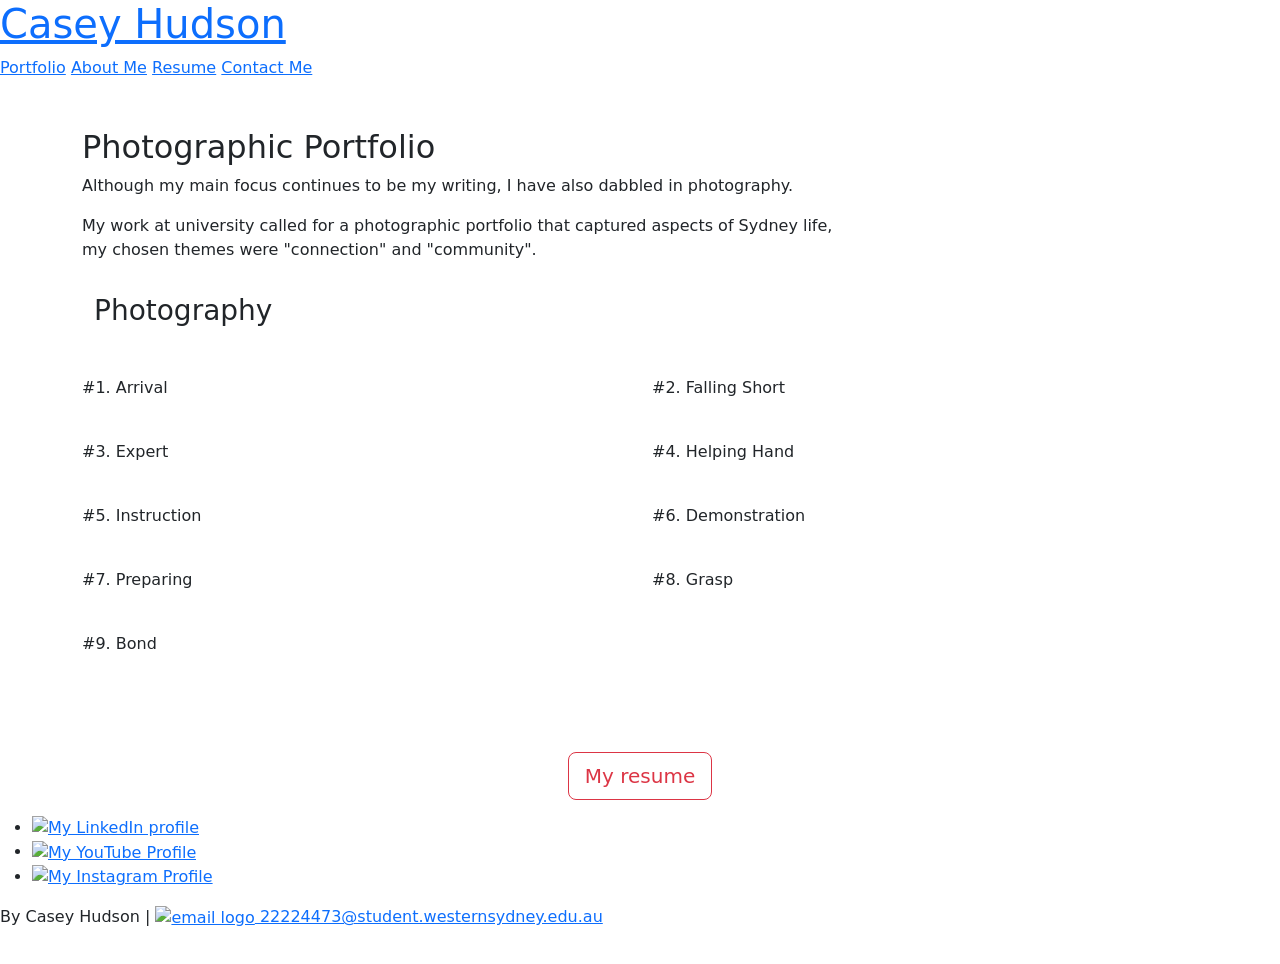
==== photographic-portfolio.html @ 23bfcebc "Add files via upload" ====
<!DOCTYPE html>
<html lang="en" dir="ltr">

<head>
    <meta charset="utf-8">
    <meta name="viewport" content="width=device-width, initial-scale=1, shrink-to-fit=no">

    <link rel="preconnect" href="https://fonts.googleapis.com">
    <link rel="preconnect" href="https://fonts.gstatic.com" crossorigin>
    <link
        href="https://fonts.googleapis.com/css2?family=Roboto+Condensed:ital,wght@0,100..900;1,100..900&family=Rubik+Glitch&family=Rubik+Mono+One&family=Rubik:ital,wght@0,300..900;1,300..900&display=swap"
        rel="stylesheet">

    <link href="https://cdn.jsdelivr.net/npm/bootstrap@5.3.8/dist/css/bootstrap.min.css" rel="stylesheet"
        integrity="sha384-sRIl4kxILFvY47J16cr9ZwB07vP4J8+LH7qKQnuqkuIAvNWLzeN8tE5YBujZqJLB" crossorigin="anonymous">

    <link rel="stylesheet" href="css/stylesheet.css">

    <title>Casey Hudson - Photographic Portfolio</title>
    <style>
        .responsive {
            width: 100%;
            height: auto;
        }
    </style>

</head>

<body>

    <header>
        <h1><a href="index.html">Casey Hudson</a></h1>
        <nav>
            <span>
                <a href="portfolio.html">Portfolio</a>
                <a href="about-me.html">About&nbsp;Me</a>
                <a href="resume.html">Resume</a>
                <a href="contact-me.html">Contact&nbsp;Me</a>
            </span>
        </nav>
    </header>

    <div class="container py-5">

        <h2 class="subtitle">Photographic Portfolio</h2>
        <p>Although my main focus continues to be my writing, I have also dabbled in photography.</p>
        <p>My work at university called for a photographic portfolio that captured aspects of Sydney life, <br>my
            chosen themes were "connection" and "community".</p>

        <h3 class="container py-3">Photography</h3>

        <!-- ROW 1 START-->
        <div class="row">
            <!-- COLUMN 1 START-->
            <div class="col-12 col-md-6">
                <img srcset="images/photographic-portfolio-1x200.jpg 200w,
                             images/photographic-portfolio-1x300.png 300w,
                        images/photographic-portfolio-1x400.jpg 400w" 
                     sizes="(max-width:500px) 200px,
                            (max-width: 992px) 300px,
                            400px" 
                     src="images/photographic-portfolio-1x400.jpg" alt="1 'me walking forward' 1x1">
                <p>#1. Arrival</p>
            </div>
            <!-- COLUMN 2 START-->
            <div class="col-12 col-md-6">
                <img srcset="images/photographic-portfolio-2x200.jpg 200w,
                             images/photographic-portfolio-2x300.png 300w,
                        images/photographic-portfolio-2x400.jpg 400w" 
                     sizes="(max-width:500px) 200px,
                            (max-width: 992px) 300px,
                            400px" alt="2 'failing to grasp a hold' 1x1">
                <p>#2. Falling Short</p>
            </div>
        </div>
        <!-- ROW 2 START-->
        <div class="row">
            <!-- COLUMN 1 START-->
            <div class="col-12 col-md-6">
                <img srcset="images/photographic-portfolio-3x200.jpg 200w,
                             images/photographic-portfolio-3x300.png 300w,
                        images/photographic-portfolio-3x400.jpg 400w" 
                     sizes="(max-width:500px) 200px,
                            (max-width: 992px) 300px,
                            400px"
                    alt="3 'man, low shot with halo effect' 1x1">
                <p>#3. Expert</p>
            </div>
            <!-- COLUMN 2 START-->
            <div class="col-12 col-md-6">
                <img srcset="images/photographic-portfolio-4x200.jpg 200w,
                             images/photographic-portfolio-4x300.png 300w,
                        images/photographic-portfolio-4x400.jpg 400w" 
                     sizes="(max-width:500px) 200px,
                            (max-width: 992px) 300px,
                            400px" alt="4 'helping him up' 1x1">
                <p>#4. Helping Hand</p>
            </div>
            <!-- ROW 2 END-->
        </div>
        <!-- ROW 3 START-->
        <div class="row">
            <!-- COLUMN 1 START-->
            <div class="col-12 col-md-6">
                <img srcset="images/photographic-portfolio-5x200.jpg 200w,
                             images/photographic-portfolio-5x300.png 300w,
                        images/photographic-portfolio-5x400.jpg 400w" 
                     sizes="(max-width:500px) 200px,
                            (max-width: 992px) 300px,
                            400px"
                    alt="5 'giving instruction for a climb' 1x1">
                <p>#5. Instruction</p>
            </div>
            <!-- COLUMN 2 START-->
            <div class="col-12 col-md-6">
                <img srcset="images/photographic-portfolio-6x200.jpg 200w,
                             images/photographic-portfolio-6x300.png 300w,
                        images/photographic-portfolio-6x400.jpg 400w" 
                     sizes="(max-width:500px) 200px,
                            (max-width: 992px) 300px,
                            400px" alt="6 'action shot bouldering' 1x1">
                <p>#6. Demonstration</p>
            </div>
            <!-- ROW 3 END-->
        </div>
        <!-- ROW 4 START-->
        <div class="row">
            <!-- COLUMN 1 START-->
            <div class="col-12 col-md-6">
                <img srcset="images/photographic-portfolio-7x200.jpg 200w,
                             images/photographic-portfolio-7x300.png 300w,
                        images/photographic-portfolio-7x400.jpg 400w" 
                     sizes="(max-width:500px) 200px,
                            (max-width: 992px) 300px,
                            400px" alt="7 'me walking forward' 1x1">
                <p>#7. Preparing</p>
            </div>
            <!-- COLUMN 2 START-->
            <div class="col-12 col-md-6">
                <img srcset="images/photographic-portfolio-8x200.jpg 200w,
                             images/photographic-portfolio-8x300.png 300w,
                        images/photographic-portfolio-8x400.jpg 400w" 
                     sizes="(max-width:500px) 200px,
                            (max-width: 992px) 300px,
                            400px" alt="8 'grasping a hold' 1x1">
                <p>#8. Grasp</p>
            </div>
            <!-- ROW 4 END-->
        </div>


        <img srcset="images/photographic-portfolio-9x200.jpg 200w,
                             images/photographic-portfolio-9x300.png 300w,
                        images/photographic-portfolio-9x400.jpg 400w" 
                     sizes="(max-width:500px) 200px,
                            (max-width: 992px) 300px,
                            400px" alt="9 'fist bump' 1x1">
        <p>#9. Bond</p>
    </div>
    <footer class="footer-container-fluid py-3">
        <div class="row">
            <div class="col">

                <div class="footer-container py-3">
                    <button type="submit" class="btn btn-outline-danger btn-lg mx-auto d-block"
                        onclick="window.open('pdf/Casey Hudson Resume.pdf'); return true;">My resume</button>

                </div>
                <ul class="socials">
                    <li>
                        <a href="https://www.linkedin.com/in/casey-hudson/" target="_blank"><img
                                src="images/icon-logo-linkedin.png" alt="My LinkedIn profile"></a>
                    </li>
                    <li>
                        <a href="https://www.youtube.com/@caseyhudson4929/featured" target="_blank"><img
                                src="images/icon-logo-youtube.png" alt="My YouTube Profile"></a>
                    </li>
                    <li>
                        <a href="https://www.instagram.com/" target="_blank"><img src="images/icon-logo-insta.png"
                                alt="My Instagram Profile"></a>
                    </li>
                </ul>
                <p class="email">By Casey Hudson | <a href="mailto:22224473@student.westernsydney.edu.au">
                        <img src="images/icon-logo-email.png" alt="email logo">
                        22224473@student.westernsydney.edu.au</a></p>
            </div>
        </div>
    </footer>
    <script src="https://cdn.jsdelivr.net/npm/bootstrap@5.3.8/dist/js/bootstrap.bundle.min.js"
        integrity="sha384-FKyoEForCGlyvwx9Hj09JcYn3nv7wiPVlz7YYwJrWVcXK/BmnVDxM+D2scQbITxI"
        crossorigin="anonymous"></script>
</body>

</html>
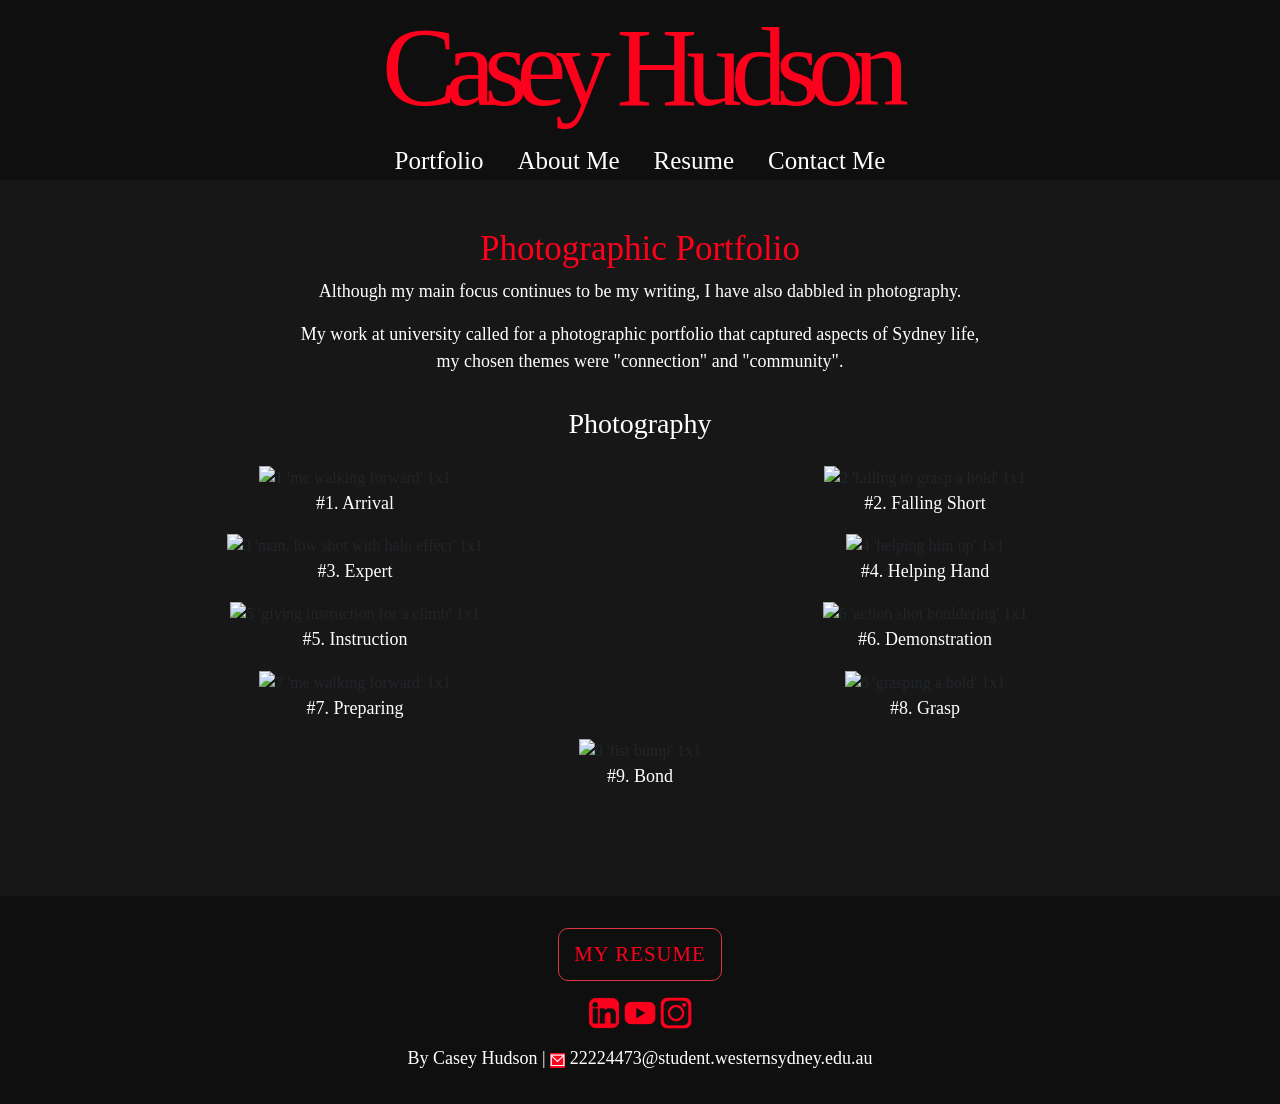
==== commit 6a863e2d: "Add files via upload" ====
--- a/photographic-portfolio.html
+++ b/photographic-portfolio.html
@@ -53,23 +53,14 @@
         <div class="row">
             <!-- COLUMN 1 START-->
             <div class="col-12 col-md-6">
-                <img srcset="images/photographic-portfolio-1x200.jpg 200w,
-                             images/photographic-portfolio-1x300.png 300w,
-                        images/photographic-portfolio-1x400.jpg 400w" 
-                     sizes="(max-width:500px) 200px,
-                            (max-width: 992px) 300px,
-                            400px" 
-                     src="images/photographic-portfolio-1x400.jpg" alt="1 'me walking forward' 1x1">
+                <img 
+                     src="images/photographic-portfolio-1x300.jpg" alt="1 'me walking forward' 1x1">
                 <p>#1. Arrival</p>
             </div>
             <!-- COLUMN 2 START-->
             <div class="col-12 col-md-6">
-                <img srcset="images/photographic-portfolio-2x200.jpg 200w,
-                             images/photographic-portfolio-2x300.png 300w,
-                        images/photographic-portfolio-2x400.jpg 400w" 
-                     sizes="(max-width:500px) 200px,
-                            (max-width: 992px) 300px,
-                            400px" alt="2 'failing to grasp a hold' 1x1">
+                <img 
+                     src="images/photographic-portfolio-2x300.jpg" alt="2 'failing to grasp a hold' 1x1">
                 <p>#2. Falling Short</p>
             </div>
         </div>
@@ -77,23 +68,14 @@
         <div class="row">
             <!-- COLUMN 1 START-->
             <div class="col-12 col-md-6">
-                <img srcset="images/photographic-portfolio-3x200.jpg 200w,
-                             images/photographic-portfolio-3x300.png 300w,
-                        images/photographic-portfolio-3x400.jpg 400w" 
-                     sizes="(max-width:500px) 200px,
-                            (max-width: 992px) 300px,
-                            400px"
-                    alt="3 'man, low shot with halo effect' 1x1">
+                <img 
+                    src="images/photographic-portfolio-3x300.jpg" alt="3 'man, low shot with halo effect' 1x1">
                 <p>#3. Expert</p>
             </div>
             <!-- COLUMN 2 START-->
             <div class="col-12 col-md-6">
-                <img srcset="images/photographic-portfolio-4x200.jpg 200w,
-                             images/photographic-portfolio-4x300.png 300w,
-                        images/photographic-portfolio-4x400.jpg 400w" 
-                     sizes="(max-width:500px) 200px,
-                            (max-width: 992px) 300px,
-                            400px" alt="4 'helping him up' 1x1">
+                <img 
+                            src="images/photographic-portfolio-4x300.jpg" alt="4 'helping him up' 1x1">
                 <p>#4. Helping Hand</p>
             </div>
             <!-- ROW 2 END-->
@@ -102,23 +84,14 @@
         <div class="row">
             <!-- COLUMN 1 START-->
             <div class="col-12 col-md-6">
-                <img srcset="images/photographic-portfolio-5x200.jpg 200w,
-                             images/photographic-portfolio-5x300.png 300w,
-                        images/photographic-portfolio-5x400.jpg 400w" 
-                     sizes="(max-width:500px) 200px,
-                            (max-width: 992px) 300px,
-                            400px"
-                    alt="5 'giving instruction for a climb' 1x1">
+                <img 
+                    src="images/photographic-portfolio-5x300.jpg" alt="5 'giving instruction for a climb' 1x1">
                 <p>#5. Instruction</p>
             </div>
             <!-- COLUMN 2 START-->
             <div class="col-12 col-md-6">
-                <img srcset="images/photographic-portfolio-6x200.jpg 200w,
-                             images/photographic-portfolio-6x300.png 300w,
-                        images/photographic-portfolio-6x400.jpg 400w" 
-                     sizes="(max-width:500px) 200px,
-                            (max-width: 992px) 300px,
-                            400px" alt="6 'action shot bouldering' 1x1">
+                <img  
+                   src="images/photographic-portfolio-6x300.jpg" alt="6 'action shot bouldering' 1x1">
                 <p>#6. Demonstration</p>
             </div>
             <!-- ROW 3 END-->
@@ -127,34 +100,22 @@
         <div class="row">
             <!-- COLUMN 1 START-->
             <div class="col-12 col-md-6">
-                <img srcset="images/photographic-portfolio-7x200.jpg 200w,
-                             images/photographic-portfolio-7x300.png 300w,
-                        images/photographic-portfolio-7x400.jpg 400w" 
-                     sizes="(max-width:500px) 200px,
-                            (max-width: 992px) 300px,
-                            400px" alt="7 'me walking forward' 1x1">
+                <img 
+                     src="images/photographic-portfolio-7x300.jpg" alt="7 'me walking forward' 1x1">
                 <p>#7. Preparing</p>
             </div>
             <!-- COLUMN 2 START-->
             <div class="col-12 col-md-6">
-                <img srcset="images/photographic-portfolio-8x200.jpg 200w,
-                             images/photographic-portfolio-8x300.png 300w,
-                        images/photographic-portfolio-8x400.jpg 400w" 
-                     sizes="(max-width:500px) 200px,
-                            (max-width: 992px) 300px,
-                            400px" alt="8 'grasping a hold' 1x1">
+                <img
+                    src="images/photographic-portfolio-8x300.jpg" alt="8 'grasping a hold' 1x1">
                 <p>#8. Grasp</p>
             </div>
             <!-- ROW 4 END-->
         </div>
 
 
-        <img srcset="images/photographic-portfolio-9x200.jpg 200w,
-                             images/photographic-portfolio-9x300.png 300w,
-                        images/photographic-portfolio-9x400.jpg 400w" 
-                     sizes="(max-width:500px) 200px,
-                            (max-width: 992px) 300px,
-                            400px" alt="9 'fist bump' 1x1">
+        <img
+                src="images/photographic-portfolio-9x300.jpg" alt="9 'fist bump' 1x1">
         <p>#9. Bond</p>
     </div>
     <footer class="footer-container-fluid py-3">
--- a/css/stylesheet.css
+++ b/css/stylesheet.css
@@ -0,0 +1,226 @@
+/*
+COLOUR PALETTE
+
+Dark Grey rgb(24 23 23)
+Red       rgb(253 0 28)
+White     rgb(255 255 255)
+*/
+
+/*FONTS
+Rubik Glitch
+Rubik Mono One
+Roboto Condensed
+Rubik
+*/
+
+
+
+html { 
+    position: relative; min-height: 100%;
+    font-size: 16px;
+}
+/* GLOBAL STYLES
+ ----------------------------------------------*/
+
+/* LINKS 
+ ----------------------------------------------*/
+a {
+    color: rgb(255, 255, 255);
+    text-decoration: none;
+}
+
+header a{
+    color: rgb(253, 0, 28);
+
+}
+
+header a:hover {
+    color:  rgb(253, 0, 28);
+    font-family: 'Rubik Glitch';
+    text-transform: uppercase;
+    word-spacing: 0.6em;
+    letter-spacing: 1px;
+}
+
+a:hover {
+    color: rgb(253, 0, 28);
+    transition: color ease 0.69s;
+    text-decoration: none;
+    
+}
+
+/* HEADER 
+ ----------------------------------------------*/
+
+header {
+    text-align: center;
+    font-family: "Rubik Mono One";
+    background-color: rgb(15, 15, 15);
+    width: 100vw;
+    word-spacing: 0px;
+}
+
+h1 {
+    font-size: 7rem;
+    letter-spacing: -0.1em;
+    color: rgb(253, 0, 28);
+}
+
+
+
+header-title-prefix {
+    color: rgb(255, 255, 255);
+    font-size: 5rem;
+
+}
+
+
+ ----------------------------------------------*/
+
+
+/* NAVIGATION
+ ----------------------------------------------*/
+
+nav {
+    text-align: center;
+    font-family: "Rubik", sans-serif;
+    font-weight: 600;
+    text-transform: uppercase;
+
+}
+
+nav span a {
+    text-decoration: none;
+    color: rgb(255, 255, 255);
+    font-size: 25px;
+    margin: 15px;
+
+}
+
+nav a:hover {
+    color: rgb(253, 0, 28);
+    transition: color ease 0.69s;
+    font-family: "Rubik Glitch";
+    font-weight: 200;
+    letter-spacing: 0px;
+}
+
+span {
+    display: inline;
+
+}
+
+/* MAIN CONTENT
+ ----------------------------------------------*/
+
+ div.container {
+    background-color: rgba(24, 23, 23);
+    width: 100%;
+    margin: 0 auto;
+}
+
+body {
+    background: rgb(24, 23, 23);
+    text-align: center;
+    font-family: "Roboto Condensed";
+    overflow-x: hidden;
+    margin: 0;
+    margin-bottom: 190px;
+    padding-bottom: 60px;
+}
+
+h3, h4, h5, h6, p {
+    color: rgb(255, 255, 255);
+}
+
+h2  {
+    color: rgb(253, 0, 28);
+    font-family: 'Rubik';
+}
+
+.subtitle {
+    font-size: 35px;
+    color: rgb(253, 0, 28);
+    font-family: 'Rubik Mono One';
+    
+}
+
+p {
+    font-size: large;
+}
+
+/*FOOTER
+ -----------------------------------------------*/
+
+footer {
+    position:absolute;
+    bottom: 0;
+    width: 100%;
+    
+    background-color: rgb(15, 15, 15);
+    
+}
+
+div.footer-container {
+    width: 100%;
+    text-align: center;
+    background-color: rgb(15, 15, 15);
+}
+
+ .socials {
+    list-style: none;
+    padding: 0;
+}
+
+.socials li {
+    display: inline-block;
+}
+
+.socials img {
+    width: 32px;
+}
+
+.email img {
+    width: 15px;
+}
+
+.btn {
+    color: rgb(253, 0, 28);
+    text-decoration: none;
+    text-transform: uppercase;
+    font-size: 1.3em;
+    display: inline-block;
+    padding: 15px;
+    letter-spacing: 0.05em;
+    line-height: 1;
+    border-radius: 10px;
+
+}
+
+
+/* PORTFOLIO
+ ----------------------------------------------*/
+.portfolio {
+    text-align: center;
+}
+
+
+/* MEDIA QUERIES
+ ----------------------------------------------*/
+@media (max-width: 575.98px) {
+    h1 {
+        font-size: 3rem;
+    }
+
+    header-title-prefix {
+        font-size: 2rem;
+    }
+
+    .subtitle {
+        font-size: 1.5rem;
+    }
+
+    nav {
+        font-size: 1rem;
+    }
+}
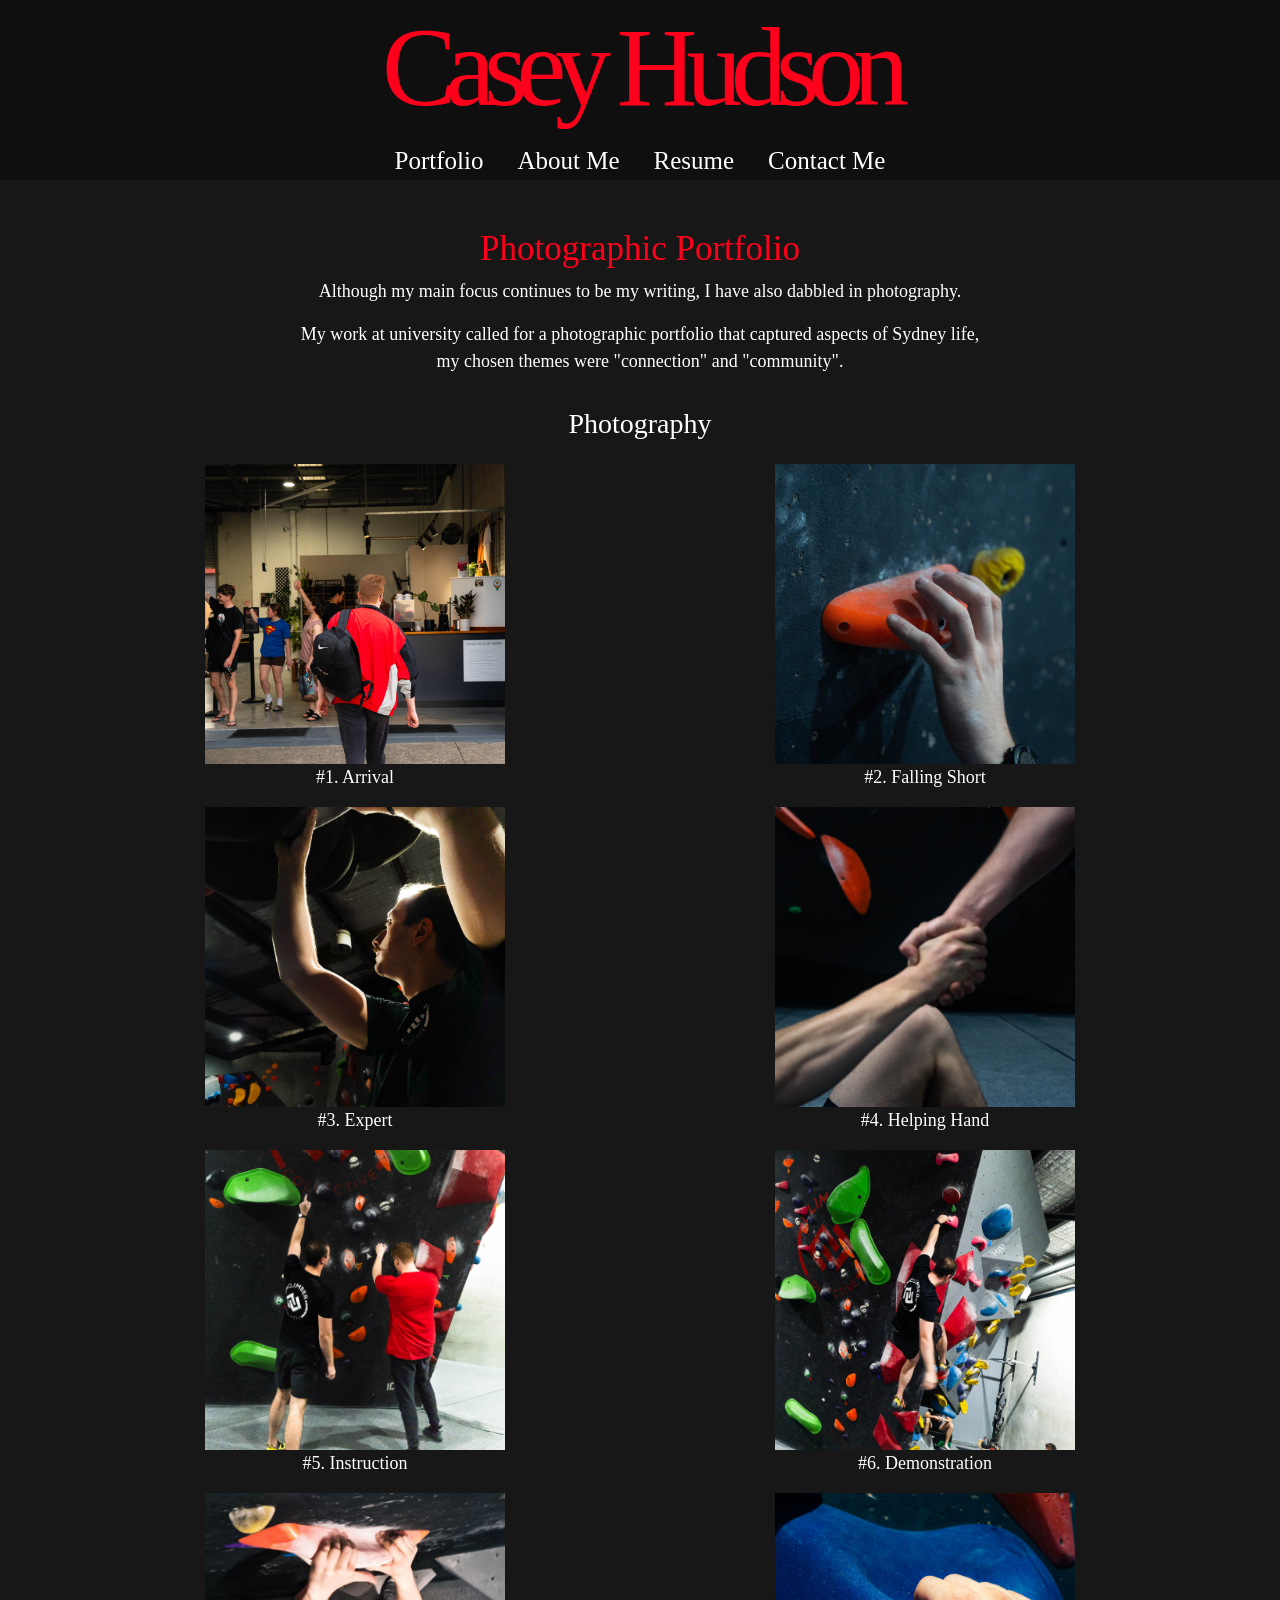
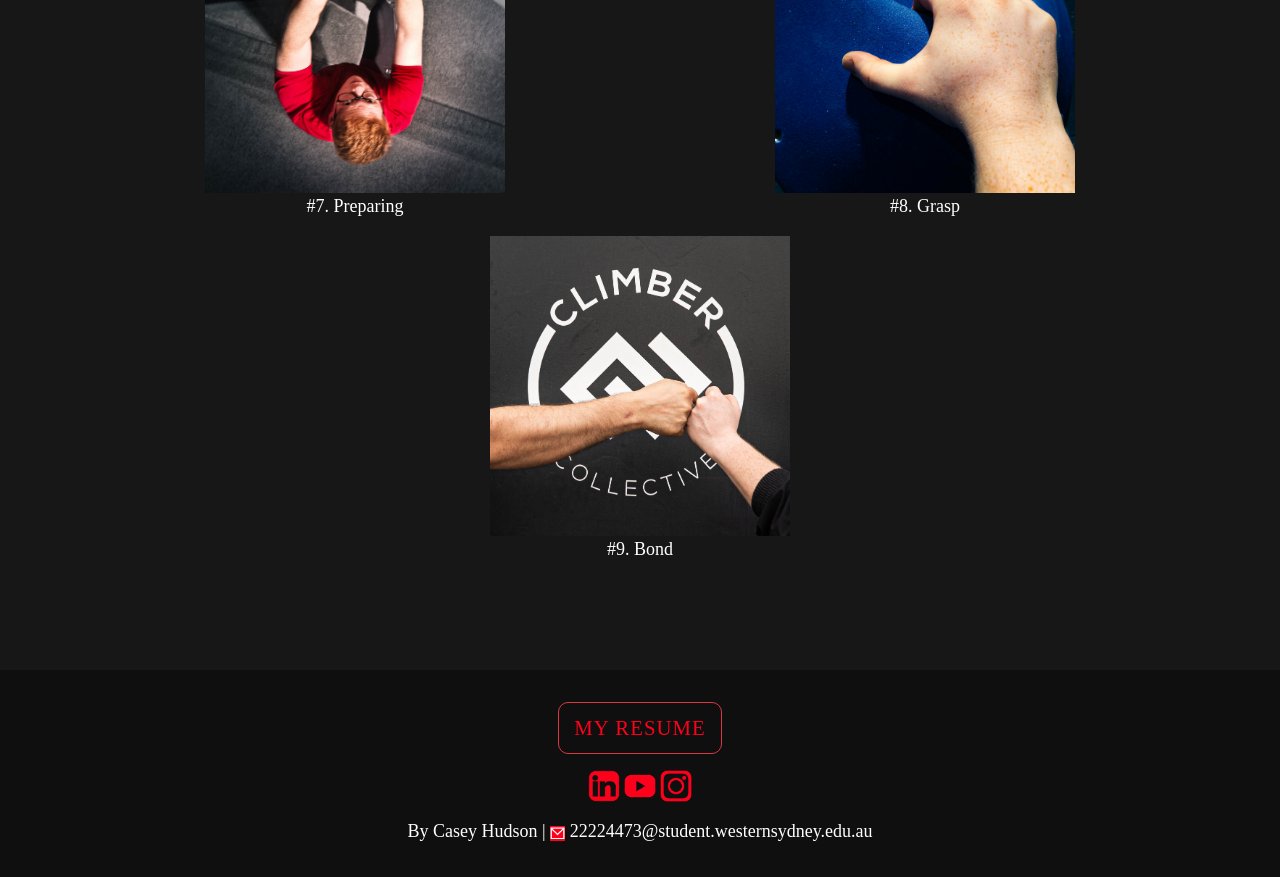
==== commit 1e3d049f: "Add files via upload" ====
--- a/photographic-portfolio.html
+++ b/photographic-portfolio.html
@@ -54,13 +54,13 @@
             <!-- COLUMN 1 START-->
             <div class="col-12 col-md-6">
                 <img 
-                     src="images/photographic-portfolio-1x300.jpg" alt="1 'me walking forward' 1x1">
+                     src="images/photographic-portfolio-1.jpg" width="300px" alt="1 'me walking forward' 1x1">
                 <p>#1. Arrival</p>
             </div>
             <!-- COLUMN 2 START-->
             <div class="col-12 col-md-6">
                 <img 
-                     src="images/photographic-portfolio-2x300.jpg" alt="2 'failing to grasp a hold' 1x1">
+                     src="images/photographic-portfolio-2.jpg" width="300px" alt="2 'failing to grasp a hold' 1x1">
                 <p>#2. Falling Short</p>
             </div>
         </div>
@@ -68,14 +68,13 @@
         <div class="row">
             <!-- COLUMN 1 START-->
             <div class="col-12 col-md-6">
-                <img 
-                    src="images/photographic-portfolio-3x300.jpg" alt="3 'man, low shot with halo effect' 1x1">
+                <img src="images/photographic-portfolio-3.jpg" width="300px" alt="3 'man, low shot with halo effect' 1x1">
                 <p>#3. Expert</p>
             </div>
             <!-- COLUMN 2 START-->
             <div class="col-12 col-md-6">
                 <img 
-                            src="images/photographic-portfolio-4x300.jpg" alt="4 'helping him up' 1x1">
+                            src="images/photographic-portfolio-4.jpg" width="300px" alt="4 'helping him up' 1x1">
                 <p>#4. Helping Hand</p>
             </div>
             <!-- ROW 2 END-->
@@ -85,13 +84,13 @@
             <!-- COLUMN 1 START-->
             <div class="col-12 col-md-6">
                 <img 
-                    src="images/photographic-portfolio-5x300.jpg" alt="5 'giving instruction for a climb' 1x1">
+                    src="images/photographic-portfolio-5.jpg" width="300px" alt="5 'giving instruction for a climb' 1x1">
                 <p>#5. Instruction</p>
             </div>
             <!-- COLUMN 2 START-->
             <div class="col-12 col-md-6">
                 <img  
-                   src="images/photographic-portfolio-6x300.jpg" alt="6 'action shot bouldering' 1x1">
+                   src="images/photographic-portfolio-6.jpg" width="300px" alt="6 'action shot bouldering' 1x1">
                 <p>#6. Demonstration</p>
             </div>
             <!-- ROW 3 END-->
@@ -101,13 +100,13 @@
             <!-- COLUMN 1 START-->
             <div class="col-12 col-md-6">
                 <img 
-                     src="images/photographic-portfolio-7x300.jpg" alt="7 'me walking forward' 1x1">
+                     src="images/photographic-portfolio-7.jpg" width="300px" alt="7 'me walking forward' 1x1">
                 <p>#7. Preparing</p>
             </div>
             <!-- COLUMN 2 START-->
             <div class="col-12 col-md-6">
                 <img
-                    src="images/photographic-portfolio-8x300.jpg" alt="8 'grasping a hold' 1x1">
+                    src="images/photographic-portfolio-8.jpg" width="300px" alt="8 'grasping a hold' 1x1">
                 <p>#8. Grasp</p>
             </div>
             <!-- ROW 4 END-->
@@ -115,7 +114,7 @@
 
 
         <img
-                src="images/photographic-portfolio-9x300.jpg" alt="9 'fist bump' 1x1">
+                src="images/photographic-portfolio-9.jpg" width="300px" alt="9 'fist bump' 1x1">
         <p>#9. Bond</p>
     </div>
     <footer class="footer-container-fluid py-3">
